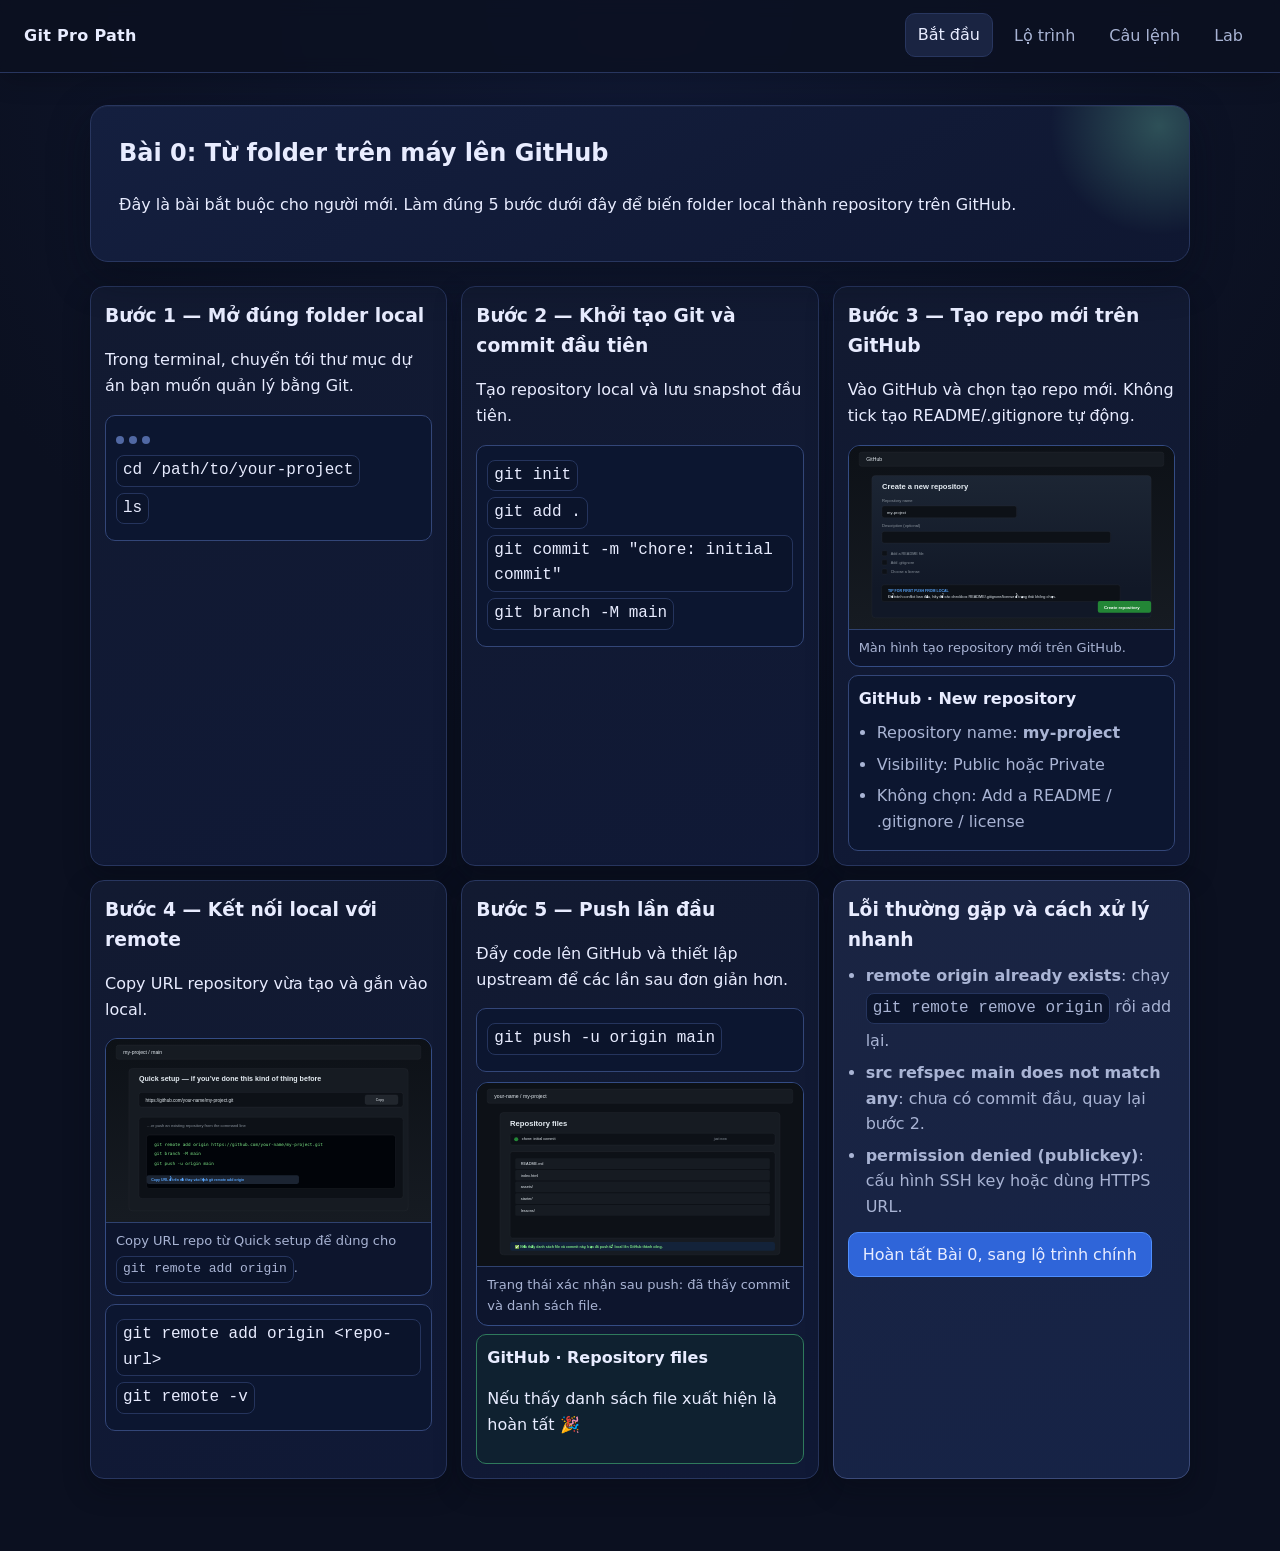
==== starter/index.html @ 27c1afdd "first commit" ====
<!doctype html>
<html lang="vi">

<head>
    <meta charset="UTF-8" />
    <meta name="viewport" content="width=device-width, initial-scale=1.0" />
    <title>Bắt đầu từ local lên GitHub</title>
    <link rel="stylesheet" href="../assets/styles.css" />
</head>

<body data-page="starter">
    <header class="topbar">
        <a class="brand" href="../index.html">Git Pro Path</a>
        <nav>
            <a class="active" href="index.html">Bắt đầu</a>
            <a href="../lessons/index.html">Lộ trình</a>
            <a href="../commands/index.html">Câu lệnh</a>
            <a href="../labs/index.html">Lab</a>
        </nav>
    </header>

    <main class="container">
        <section class="hero guide-hero">
            <h1>Bài 0: Từ folder trên máy lên GitHub</h1>
            <p>
                Đây là bài bắt buộc cho người mới. Làm đúng 5 bước dưới đây để biến folder local thành repository trên GitHub.
            </p>
        </section>

        <section class="guide-grid">
            <article class="guide-card">
                <h3>Bước 1 — Mở đúng folder local</h3>
                <p>Trong terminal, chuyển tới thư mục dự án bạn muốn quản lý bằng Git.</p>
                <div class="terminal-shot">
                    <span class="terminal-dot"></span><span class="terminal-dot"></span><span class="terminal-dot"></span>
                    <code>cd /path/to/your-project</code>
                    <code>ls</code>
                </div>
            </article>

            <article class="guide-card">
                <h3>Bước 2 — Khởi tạo Git và commit đầu tiên</h3>
                <p>Tạo repository local và lưu snapshot đầu tiên.</p>
                <div class="terminal-shot">
                    <code>git init</code>
                    <code>git add .</code>
                    <code>git commit -m "chore: initial commit"</code>
                    <code>git branch -M main</code>
                </div>
            </article>

            <article class="guide-card">
                <h3>Bước 3 — Tạo repo mới trên GitHub</h3>
                <p>Vào GitHub và chọn tạo repo mới. Không tick tạo README/.gitignore tự động.</p>
                <figure class="shot-frame">
                    <img src="../assets/images/github-new-repo.svg" alt="Màn hình GitHub Create a new repository" loading="lazy" />
                    <figcaption>Màn hình tạo repository mới trên GitHub.</figcaption>
                </figure>
                <div class="ui-shot">
                    <div class="ui-head">GitHub · New repository</div>
                    <ul>
                        <li>Repository name: <strong>my-project</strong></li>
                        <li>Visibility: Public hoặc Private</li>
                        <li>Không chọn: Add a README / .gitignore / license</li>
                    </ul>
                </div>
            </article>

            <article class="guide-card">
                <h3>Bước 4 — Kết nối local với remote</h3>
                <p>Copy URL repository vừa tạo và gắn vào local.</p>
                <figure class="shot-frame">
                    <img src="../assets/images/github-quick-setup.svg" alt="Màn hình GitHub Quick setup với URL repository" loading="lazy" />
                    <figcaption>Copy URL repo từ Quick setup để dùng cho <code>git remote add origin</code>.</figcaption>
                </figure>
                <div class="terminal-shot">
                    <code>git remote add origin &lt;repo-url&gt;</code>
                    <code>git remote -v</code>
                </div>
            </article>

            <article class="guide-card">
                <h3>Bước 5 — Push lần đầu</h3>
                <p>Đẩy code lên GitHub và thiết lập upstream để các lần sau đơn giản hơn.</p>
                <div class="terminal-shot">
                    <code>git push -u origin main</code>
                </div>
                <figure class="shot-frame">
                    <img src="../assets/images/github-repo-files.svg" alt="Màn hình GitHub hiển thị repository files sau khi push" loading="lazy" />
                    <figcaption>Trạng thái xác nhận sau push: đã thấy commit và danh sách file.</figcaption>
                </figure>
                <div class="ui-shot success">
                    <div class="ui-head">GitHub · Repository files</div>
                    <p>Nếu thấy danh sách file xuất hiện là hoàn tất 🎉</p>
                </div>
            </article>

            <article class="guide-card tips">
                <h3>Lỗi thường gặp và cách xử lý nhanh</h3>
                <ul>
                    <li><strong>remote origin already exists</strong>: chạy <code>git remote remove origin</code> rồi add lại.</li>
                    <li><strong>src refspec main does not match any</strong>: chưa có commit đầu, quay lại bước 2.</li>
                    <li><strong>permission denied (publickey)</strong>: cấu hình SSH key hoặc dùng HTTPS URL.</li>
                </ul>
                <a class="btn primary" href="../lessons/index.html">Hoàn tất Bài 0, sang lộ trình chính</a>
            </article>
        </section>
    </main>
</body>

</html>
---- assets/styles.css ----
:root {
    --bg: #0b1020;
    --panel: #121a31;
    --panel-soft: #1a2442;
    --panel-soft-2: #1e2b52;
    --text: #e8ecff;
    --muted: #a9b4d4;
    --accent: #6ea8ff;
    --accent-2: #86f5c2;
    --danger: #ff6f86;
    --border: #28365f;
    --glow: rgba(110, 168, 255, 0.22);
}

* {
    box-sizing: border-box;
}

body {
    margin: 0;
    font-family: Inter, system-ui, -apple-system, Segoe UI, Roboto, sans-serif;
    color: var(--text);
    background: radial-gradient(circle at top, #111a36 0%, var(--bg) 45%);
    line-height: 1.6;
    min-height: 100vh;
}

a {
    color: inherit;
    text-decoration: none;
}

.topbar {
    position: sticky;
    top: 0;
    z-index: 10;
    display: flex;
    justify-content: space-between;
    align-items: center;
    padding: 14px 24px;
    border-bottom: 1px solid var(--border);
    backdrop-filter: blur(8px);
    background: rgba(11, 16, 32, 0.82);
    box-shadow: 0 8px 24px rgba(0, 0, 0, 0.18);
}

.topbar nav {
    display: flex;
    gap: 8px;
    flex-wrap: wrap;
}

.topbar nav a {
    padding: 8px 12px;
    border: 1px solid transparent;
    border-radius: 10px;
    color: var(--muted);
    transition: 0.2s ease;
}

.topbar nav a.active,
.topbar nav a:hover {
    color: var(--text);
    border-color: var(--border);
    background: var(--panel-soft);
    transform: translateY(-1px);
}

.brand {
    font-weight: 700;
    letter-spacing: 0.3px;
}

.container {
    width: min(1100px, 92%);
    margin: 32px auto 72px;
}

.hero {
    padding: 28px;
    border: 1px solid var(--border);
    border-radius: 18px;
    background: linear-gradient(150deg, #141f3f 0%, #0f1731 100%);
    margin-bottom: 24px;
    box-shadow: 0 14px 40px rgba(6, 10, 22, 0.45), inset 0 1px 0 rgba(255, 255, 255, 0.03);
}

.starter-box {
    border: 1px solid var(--border);
    border-radius: 14px;
    background: var(--panel);
    padding: 16px;
    margin-bottom: 24px;
    box-shadow: 0 12px 28px rgba(5, 8, 18, 0.35);
}

.starter-box ol {
    margin: 6px 0 0 20px;
    padding: 0;
}

.starter-box li {
    margin: 6px 0;
    color: var(--muted);
}

h1,
h2,
h3 {
    margin-top: 0;
}

.hero-actions {
    display: flex;
    flex-wrap: wrap;
    gap: 10px;
    margin-top: 18px;
}

.btn {
    display: inline-flex;
    align-items: center;
    justify-content: center;
    border-radius: 10px;
    border: 1px solid var(--border);
    padding: 9px 14px;
    color: var(--text);
    background: var(--panel-soft);
    cursor: pointer;
    transition: 0.2s ease;
}

.btn.primary {
    border-color: #4f8fff;
    background: #2f65d9;
}

.btn.danger {
    border-color: #a54156;
    background: #6b2b38;
}

.btn:hover {
    transform: translateY(-1px);
    border-color: #3f5187;
}

.btn.primary:hover {
    box-shadow: 0 0 0 3px var(--glow);
}

.grid {
    display: grid;
    gap: 14px;
    margin-bottom: 24px;
}

.grid.three {
    grid-template-columns: repeat(auto-fit, minmax(200px, 1fr));
}

.grid.two {
    grid-template-columns: repeat(auto-fit, minmax(280px, 1fr));
}

.card {
    border: 1px solid var(--border);
    border-radius: 14px;
    background: var(--panel);
    padding: 16px;
    box-shadow: 0 8px 22px rgba(6, 9, 18, 0.28);
    transition: 0.2s ease;
}

.card:hover {
    border-color: #3b4a79;
    transform: translateY(-2px);
}

.page-head {
    margin-bottom: 20px;
}

.layout {
    display: grid;
    grid-template-columns: minmax(0, 2fr) minmax(260px, 1fr);
    gap: 16px;
}

.main-panel,
.side-panel {
    border: 1px solid var(--border);
    border-radius: 14px;
    background: var(--panel);
    padding: 16px;
    box-shadow: 0 10px 26px rgba(5, 8, 18, 0.34);
}

.lesson-item,
.lab-item {
    border: 1px solid var(--border);
    border-radius: 12px;
    padding: 14px;
    background: #101a34;
    margin-bottom: 12px;
    box-shadow: inset 0 1px 0 rgba(255, 255, 255, 0.03);
}

.quiz-box {
    margin-top: 10px;
    border: 1px dashed #314372;
    border-radius: 10px;
    padding: 10px;
    background: #0f1a36;
}

.quiz-options {
    display: grid;
    gap: 6px;
    margin-bottom: 8px;
}

.quiz-options label {
    display: flex;
    gap: 8px;
    align-items: flex-start;
    font-size: 14px;
    color: var(--muted);
}

.steps-box {
    margin: 10px 0;
    border: 1px dashed #314372;
    border-radius: 10px;
    padding: 10px;
    background: #0f1b38;
}

.steps-box ol {
    margin: 6px 0 0 20px;
    padding: 0;
}

.steps-box li {
    margin: 4px 0;
    color: var(--muted);
}

.lesson-meta {
    display: flex;
    flex-wrap: wrap;
    gap: 8px;
    margin: 8px 0;
}

.pill {
    font-size: 12px;
    border: 1px solid var(--border);
    border-radius: 999px;
    padding: 4px 8px;
    color: var(--muted);
}

.check-list {
    list-style: none;
    padding: 0;
    margin: 0 0 14px;
}

.check-list li {
    display: flex;
    align-items: center;
    justify-content: space-between;
    gap: 8px;
    padding: 8px 0;
    border-bottom: 1px dashed #2a365e;
}

.progress-wrap {
    border: 1px solid var(--border);
    border-radius: 14px;
    padding: 12px;
    background: var(--panel);
}

.progress-bar {
    width: 100%;
    height: 12px;
    border-radius: 999px;
    background: #1b264a;
    overflow: hidden;
}

.progress-bar span {
    display: block;
    height: 100%;
    width: 0;
    background: linear-gradient(90deg, var(--accent), var(--accent-2));
}

.search {
    width: 100%;
    border: 1px solid var(--border);
    border-radius: 10px;
    padding: 10px 12px;
    background: #101934;
    color: var(--text);
    margin-bottom: 12px;
}

.stack {
    display: grid;
    gap: 16px;
}

.command-group {
    border: 1px solid var(--border);
    border-radius: 14px;
    padding: 14px;
    background: var(--panel);
    box-shadow: 0 8px 24px rgba(6, 9, 18, 0.3);
}

.command-item {
    border-top: 1px dashed #2a365e;
    padding: 10px 0;
}

.command-item:first-child {
    border-top: 0;
}

code {
    display: inline-block;
    background: #0b142b;
    border: 1px solid #25345d;
    border-radius: 8px;
    padding: 2px 6px;
    margin: 4px 0;
    font-family: ui-monospace, SFMono-Regular, Menlo, monospace;
}

textarea {
    width: 100%;
    min-height: 84px;
    border-radius: 10px;
    border: 1px solid var(--border);
    background: #0f1832;
    color: var(--text);
    padding: 10px;
    resize: vertical;
}

.result-box {
    border: 1px solid var(--border);
    border-radius: 10px;
    background: #0d1731;
    padding: 10px;
    margin-top: 10px;
    color: var(--muted);
    line-height: 1.5;
}

.small {
    font-size: 13px;
    color: var(--muted);
}

.guide-hero {
    position: relative;
    overflow: hidden;
}

.guide-hero::after {
    content: '';
    position: absolute;
    width: 220px;
    height: 220px;
    right: -80px;
    top: -90px;
    border-radius: 50%;
    background: radial-gradient(circle, rgba(134, 245, 194, 0.25) 0%, rgba(134, 245, 194, 0) 70%);
}

.guide-grid {
    display: grid;
    grid-template-columns: repeat(auto-fit, minmax(280px, 1fr));
    gap: 14px;
}

.guide-card {
    border: 1px solid var(--border);
    border-radius: 14px;
    background: linear-gradient(160deg, var(--panel) 0%, #101936 100%);
    padding: 14px;
    box-shadow: 0 10px 26px rgba(5, 8, 18, 0.35);
}

.guide-card h3 {
    margin-bottom: 8px;
}

.guide-card.tips {
    border-color: #3b4a79;
    background: linear-gradient(160deg, var(--panel-soft) 0%, #162346 100%);
}

.guide-card ul {
    margin: 0 0 12px 18px;
    padding: 0;
}

.guide-card li {
    margin: 6px 0;
    color: var(--muted);
}

.terminal-shot,
.ui-shot {
    border: 1px solid #334678;
    border-radius: 10px;
    background: #0c1630;
    padding: 10px;
    margin-top: 8px;
}

.terminal-shot code {
    display: block;
    margin-bottom: 6px;
    width: fit-content;
}

.terminal-dot {
    display: inline-block;
    width: 8px;
    height: 8px;
    border-radius: 50%;
    background: #5168a3;
    margin-right: 5px;
}

.ui-shot .ui-head {
    font-weight: 600;
    margin-bottom: 8px;
}

.ui-shot ul {
    margin: 0 0 0 18px;
}

.ui-shot.success {
    border-color: #2f7a5c;
    background: #0f2130;
}

.shot-frame {
    margin: 10px 0 6px;
    border: 1px solid #344c84;
    border-radius: 12px;
    overflow: hidden;
    background: #0d152d;
}

.shot-frame img {
    width: 100%;
    height: auto;
    display: block;
}

.shot-frame figcaption {
    padding: 8px 10px;
    font-size: 13px;
    color: var(--muted);
    border-top: 1px solid #2f426f;
}

@media (max-width: 900px) {
    .layout {
        grid-template-columns: 1fr;
    }

    .topbar {
        padding: 12px 14px;
    }

    .container {
        width: min(1100px, 94%);
    }
}
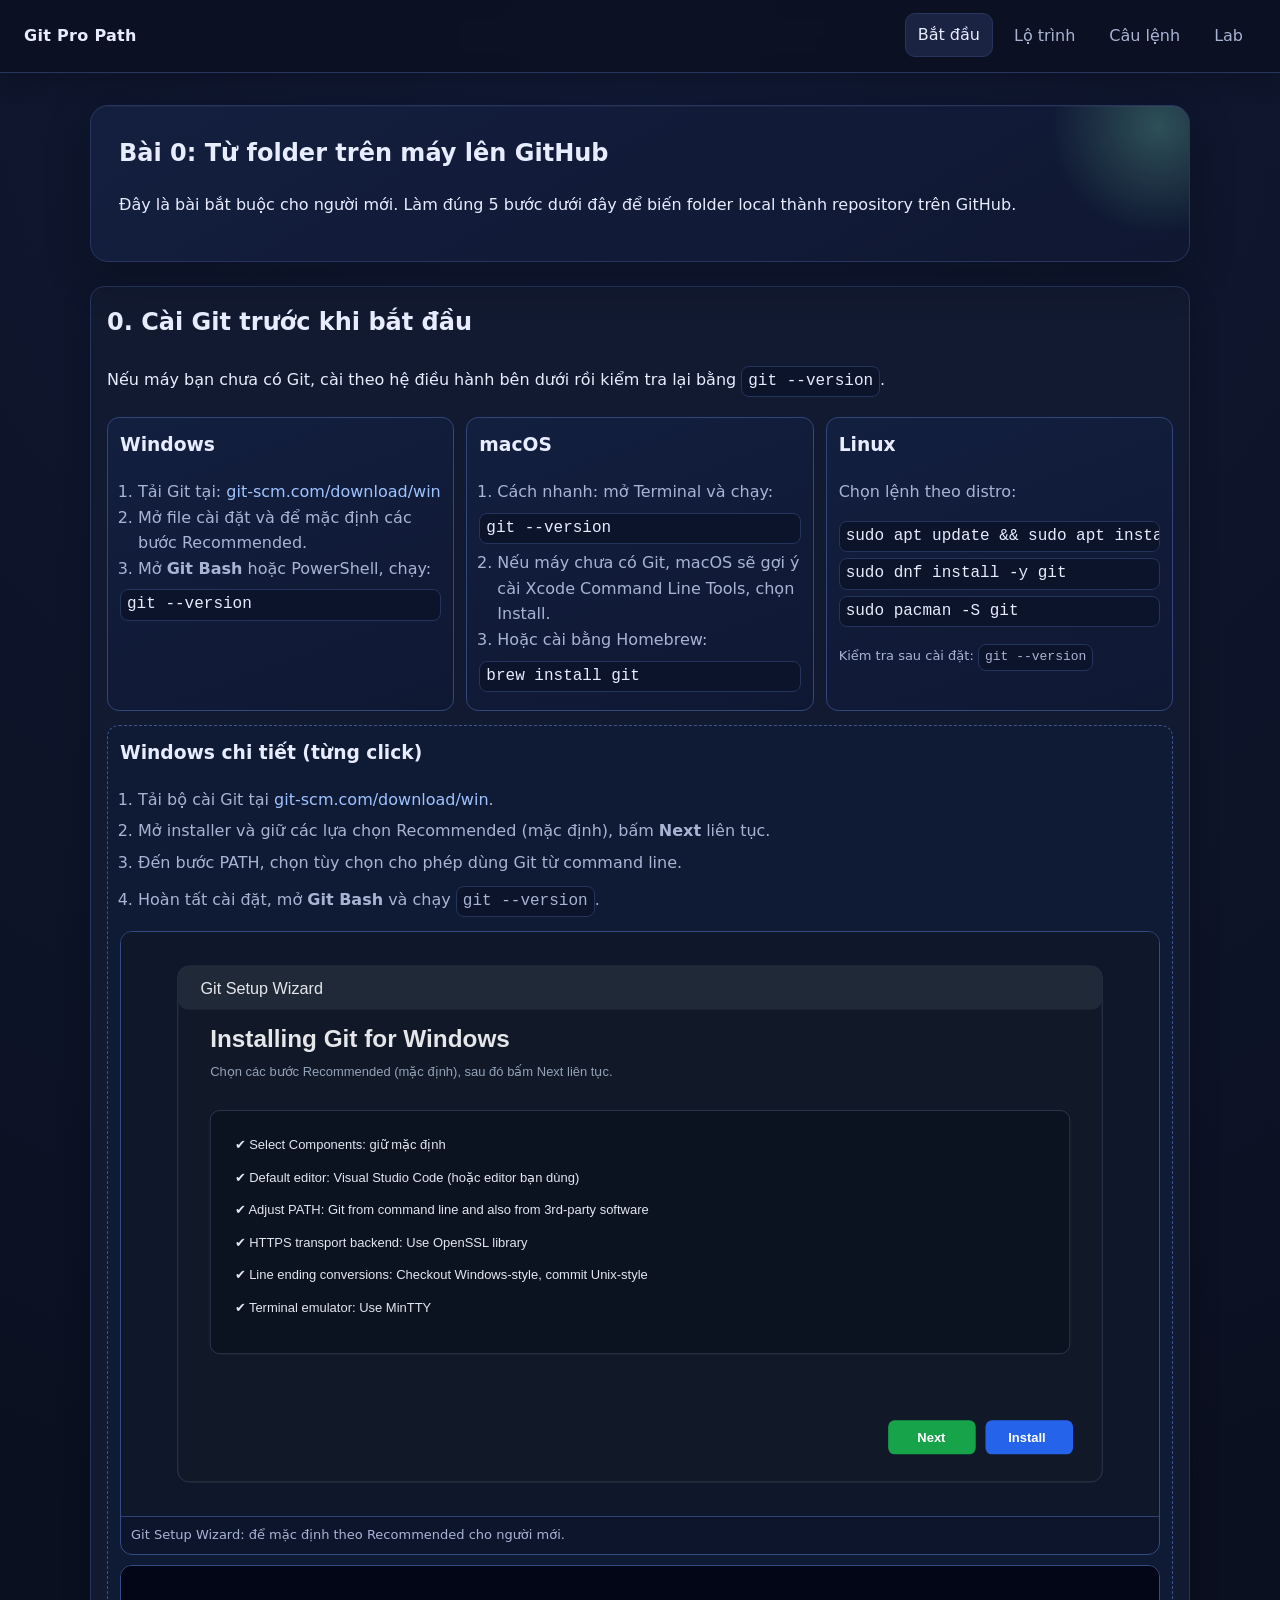
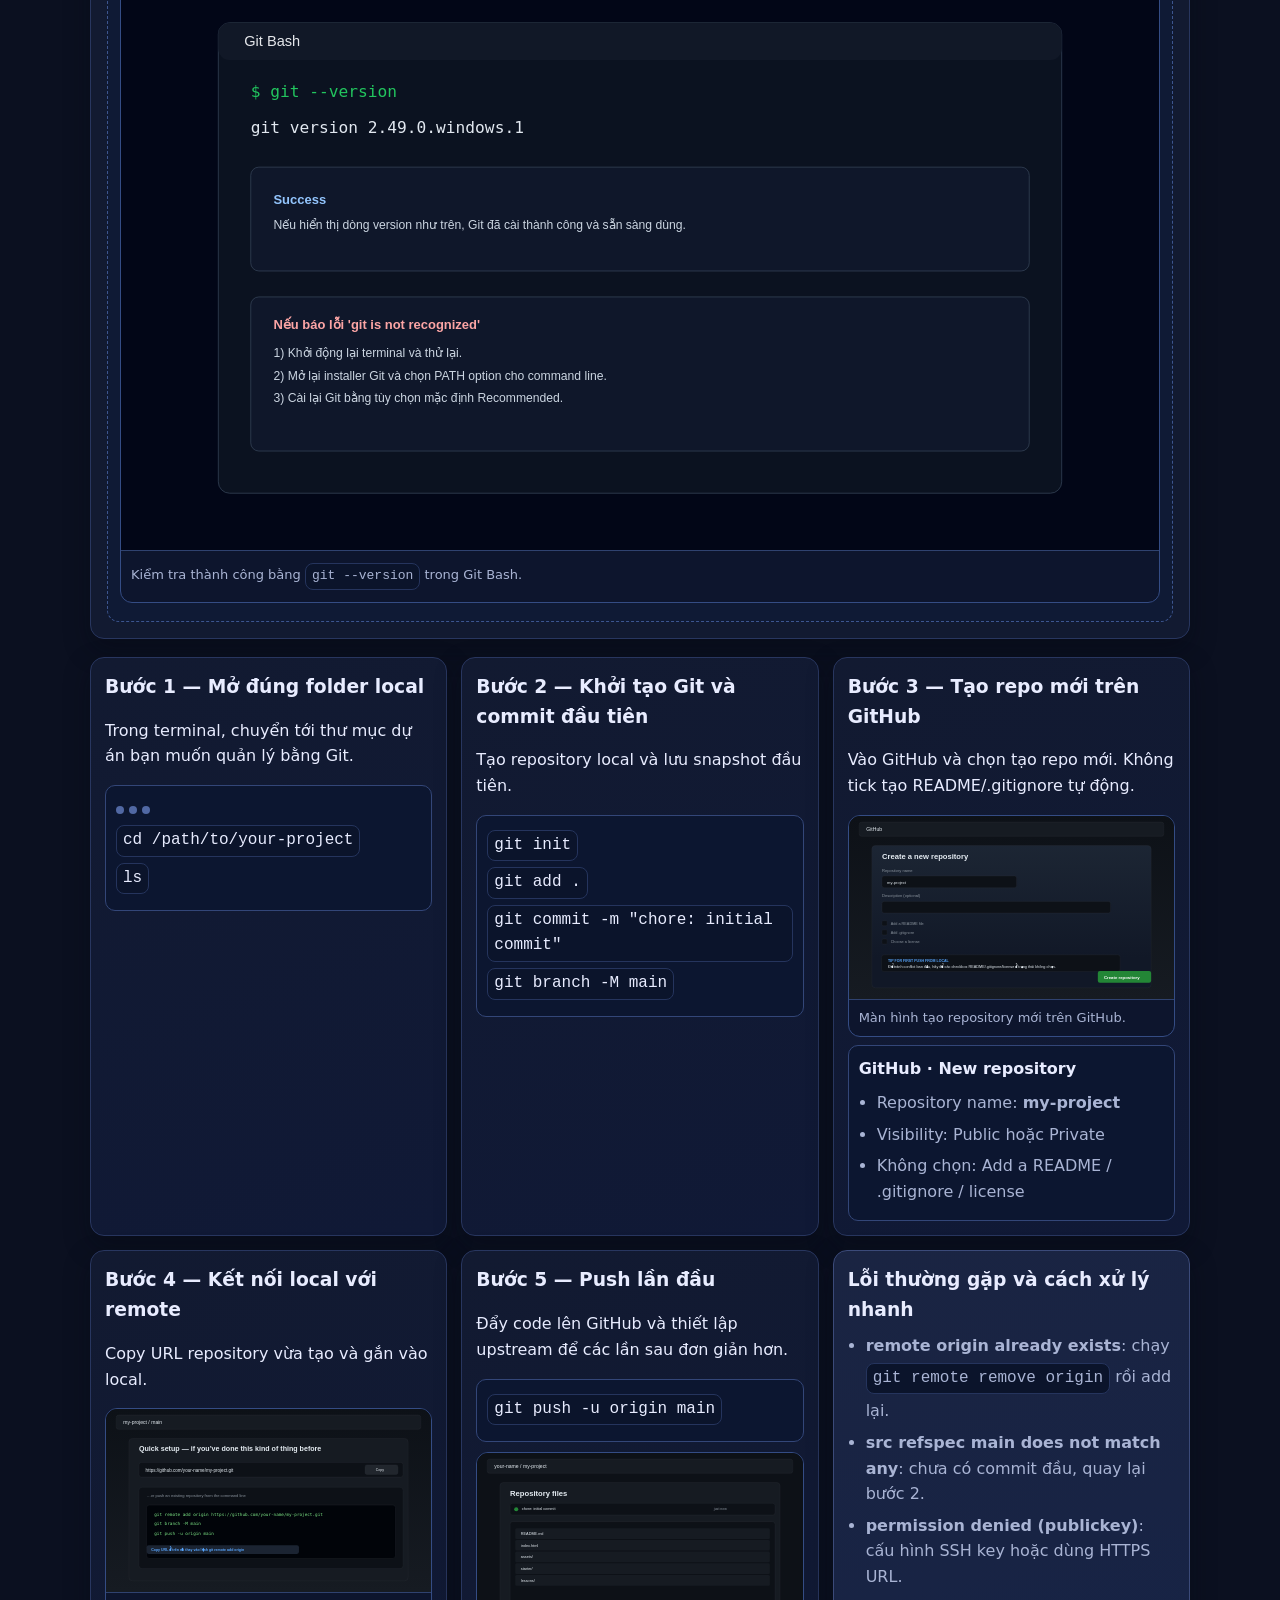
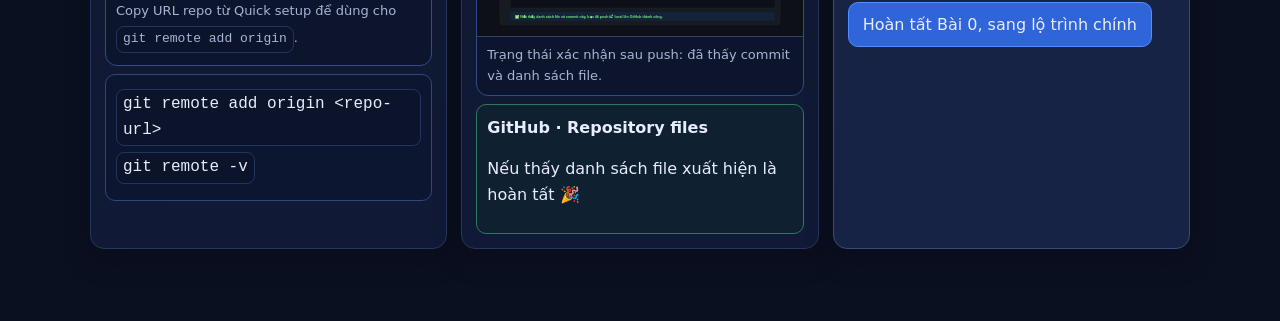
==== commit feaba9db: "add install git" ====
--- a/starter/index.html
+++ b/starter/index.html
@@ -25,6 +25,64 @@
             <p>
                 Đây là bài bắt buộc cho người mới. Làm đúng 5 bước dưới đây để biến folder local thành repository trên GitHub.
             </p>
+        </section>
+
+        <section class="install-box">
+            <h2>0. Cài Git trước khi bắt đầu</h2>
+            <p>Nếu máy bạn chưa có Git, cài theo hệ điều hành bên dưới rồi kiểm tra lại bằng <code>git --version</code>.</p>
+            <div class="install-grid">
+                <article class="install-card">
+                    <h3>Windows</h3>
+                    <ol>
+                        <li>Tải Git tại: <a href="https://git-scm.com/download/win" target="_blank" rel="noopener noreferrer">git-scm.com/download/win</a></li>
+                        <li>Mở file cài đặt và để mặc định các bước Recommended.</li>
+                        <li>Mở <strong>Git Bash</strong> hoặc PowerShell, chạy:</li>
+                    </ol>
+                    <code class="block">git --version</code>
+                </article>
+
+                <article class="install-card">
+                    <h3>macOS</h3>
+                    <ol>
+                        <li>Cách nhanh: mở Terminal và chạy:</li>
+                    </ol>
+                    <code class="block">git --version</code>
+                    <ol start="2">
+                        <li>Nếu máy chưa có Git, macOS sẽ gợi ý cài Xcode Command Line Tools, chọn Install.</li>
+                        <li>Hoặc cài bằng Homebrew:</li>
+                    </ol>
+                    <code class="block">brew install git</code>
+                </article>
+
+                <article class="install-card">
+                    <h3>Linux</h3>
+                    <p>Chọn lệnh theo distro:</p>
+                    <code class="block">sudo apt update && sudo apt install -y git</code>
+                    <code class="block">sudo dnf install -y git</code>
+                    <code class="block">sudo pacman -S git</code>
+                    <p class="small">Kiểm tra sau cài đặt: <code>git --version</code></p>
+                </article>
+            </div>
+
+            <section class="windows-walkthrough">
+                <h3>Windows chi tiết (từng click)</h3>
+                <ol>
+                    <li>Tải bộ cài Git tại <a href="https://git-scm.com/download/win" target="_blank" rel="noopener noreferrer">git-scm.com/download/win</a>.</li>
+                    <li>Mở installer và giữ các lựa chọn Recommended (mặc định), bấm <strong>Next</strong> liên tục.</li>
+                    <li>Đến bước PATH, chọn tùy chọn cho phép dùng Git từ command line.</li>
+                    <li>Hoàn tất cài đặt, mở <strong>Git Bash</strong> và chạy <code>git --version</code>.</li>
+                </ol>
+
+                <figure class="shot-frame">
+                    <img src="../assets/images/windows-git-installer.svg" alt="Màn hình Git Setup Wizard với tùy chọn recommended" loading="lazy" />
+                    <figcaption>Git Setup Wizard: để mặc định theo Recommended cho người mới.</figcaption>
+                </figure>
+
+                <figure class="shot-frame">
+                    <img src="../assets/images/windows-git-verify.svg" alt="Git Bash kiểm tra git --version sau cài đặt" loading="lazy" />
+                    <figcaption>Kiểm tra thành công bằng <code>git --version</code> trong Git Bash.</figcaption>
+                </figure>
+            </section>
         </section>
 
         <section class="guide-grid">
--- a/assets/styles.css
+++ b/assets/styles.css
@@ -388,6 +388,73 @@
     gap: 14px;
 }
 
+.install-box {
+    border: 1px solid var(--border);
+    border-radius: 14px;
+    background: var(--panel);
+    padding: 16px;
+    margin-bottom: 18px;
+    box-shadow: 0 10px 26px rgba(5, 8, 18, 0.35);
+}
+
+.install-grid {
+    display: grid;
+    grid-template-columns: repeat(auto-fit, minmax(260px, 1fr));
+    gap: 12px;
+    margin-top: 10px;
+}
+
+.install-card {
+    border: 1px solid #324679;
+    border-radius: 12px;
+    background: linear-gradient(160deg, #131f3f 0%, #0f1833 100%);
+    padding: 12px;
+}
+
+.install-card ol {
+    margin: 0 0 8px 18px;
+    padding: 0;
+}
+
+.install-card li,
+.install-card p {
+    color: var(--muted);
+}
+
+.install-card a {
+    color: #9fc3ff;
+}
+
+.windows-walkthrough {
+    margin-top: 14px;
+    border: 1px dashed #3d558f;
+    border-radius: 12px;
+    padding: 12px;
+    background: #0f1a35;
+}
+
+.windows-walkthrough ol {
+    margin: 0 0 10px 18px;
+    padding: 0;
+}
+
+.windows-walkthrough li {
+    color: var(--muted);
+    margin: 6px 0;
+}
+
+.windows-walkthrough a {
+    color: #9fc3ff;
+}
+
+code.block {
+    display: block;
+    width: 100%;
+    margin: 6px 0;
+    white-space: nowrap;
+    overflow-x: auto;
+}
+
 .guide-card {
     border: 1px solid var(--border);
     border-radius: 14px;
